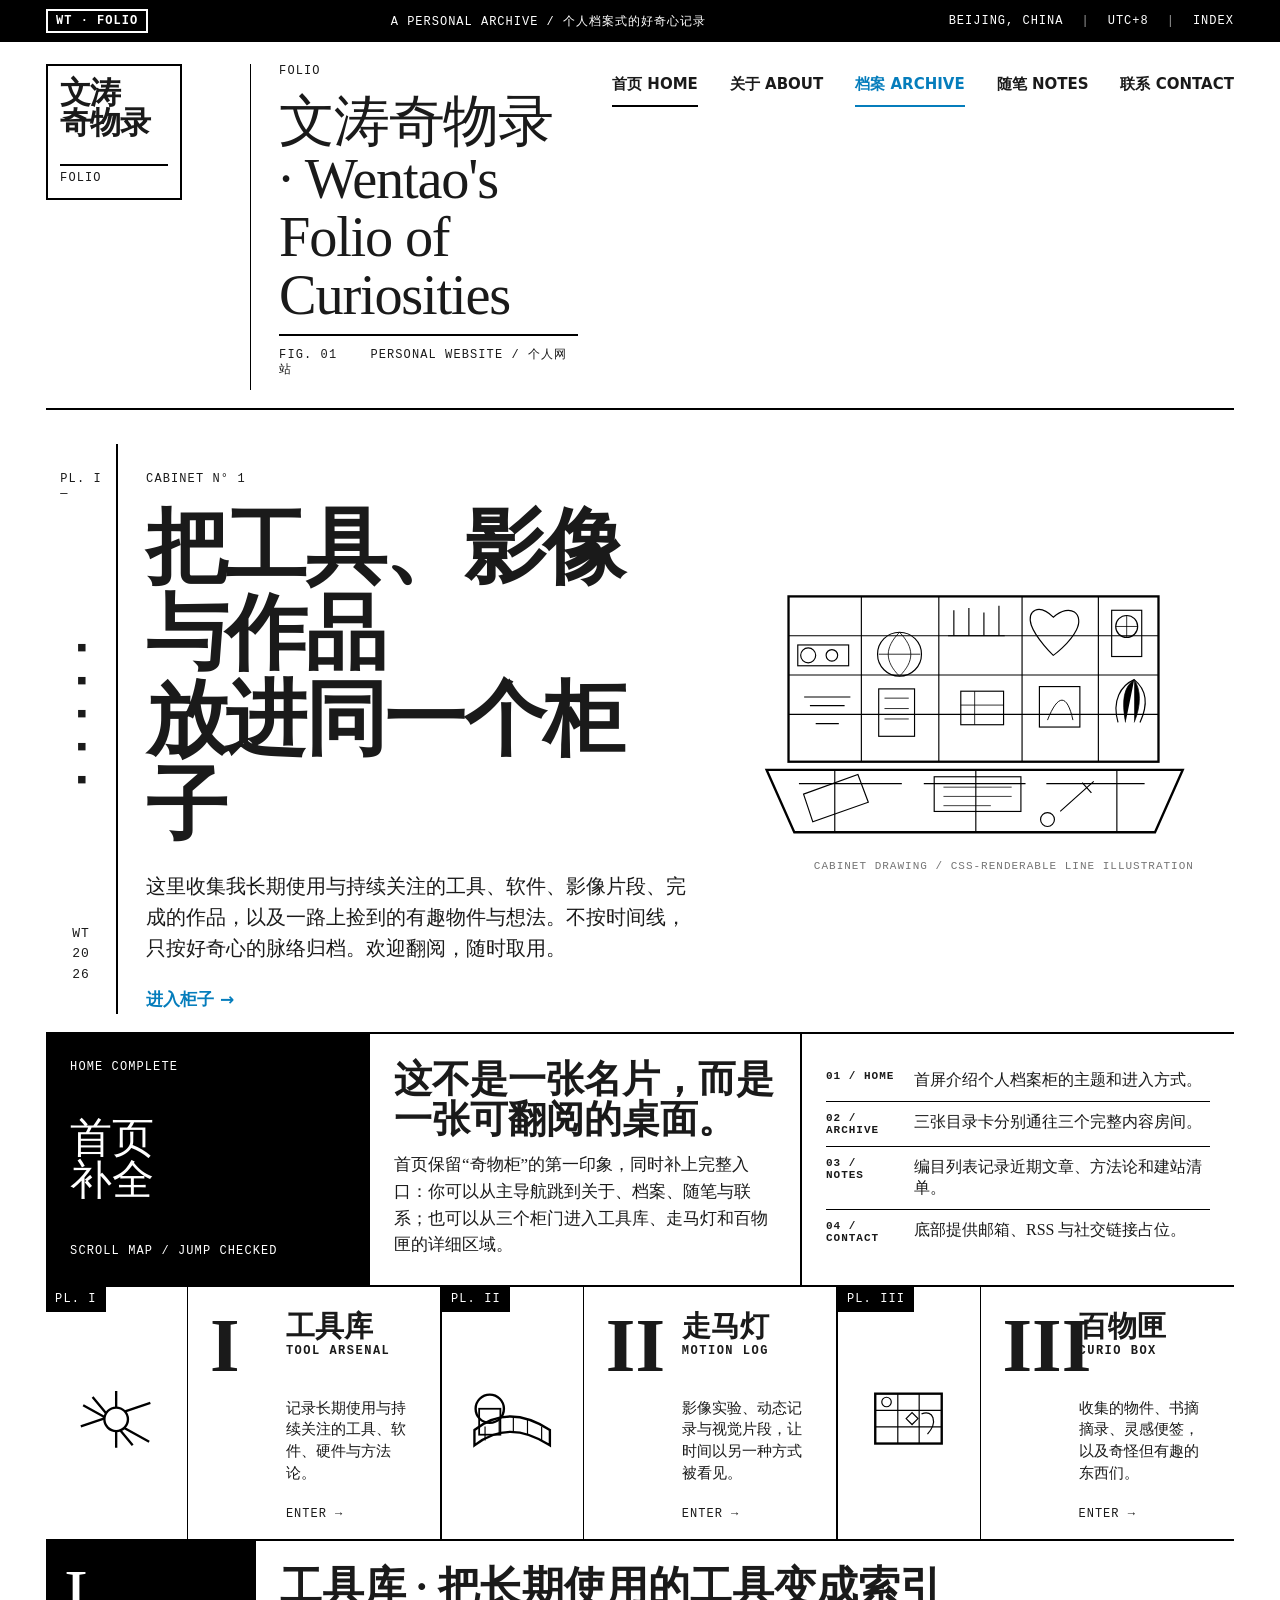
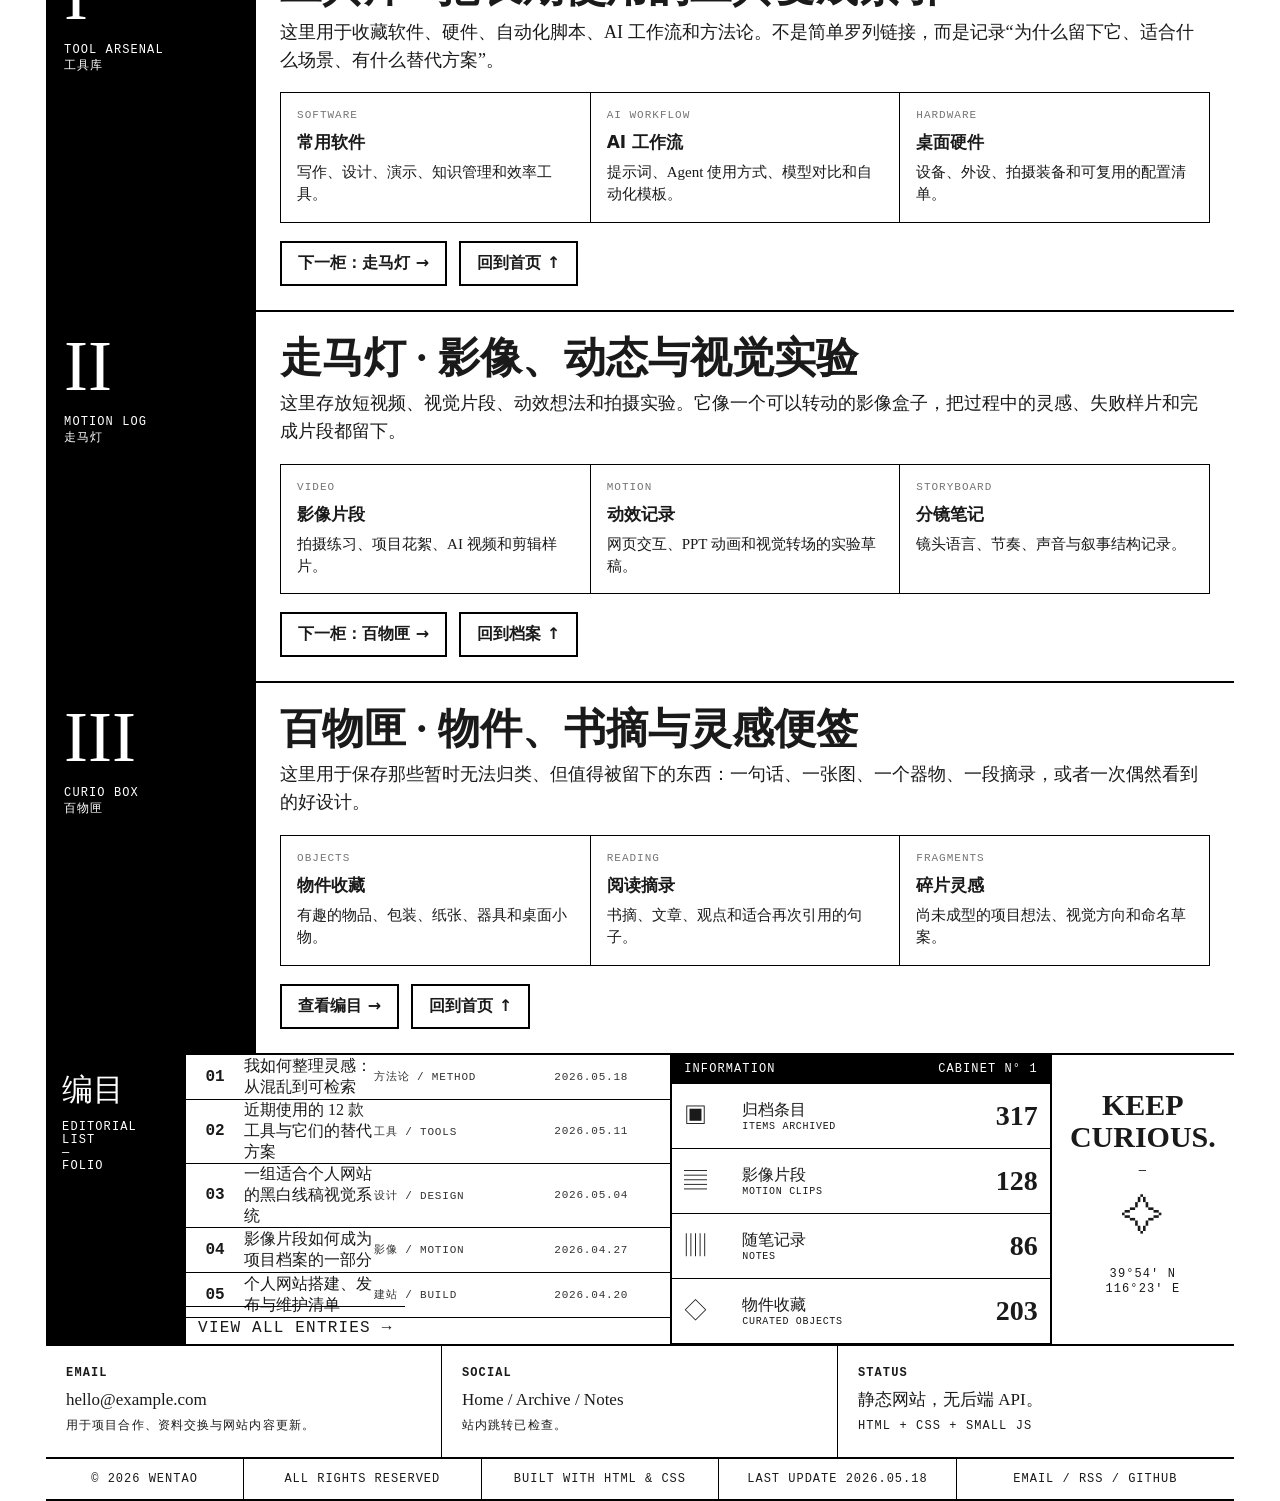
==== index.html @ 2bb528cd "Add files via upload" ====
<!doctype html>
<html lang="zh-CN">
<head>
  <meta charset="utf-8" />
  <meta name="viewport" content="width=device-width, initial-scale=1" />
  <title>文涛奇物录 · Wentao's Folio of Curiosities</title>
  <meta name="description" content="文涛奇物录：把工具、影像与作品放进同一个个人档案柜。" />
  <meta property="og:title" content="文涛奇物录 · Wentao's Folio of Curiosities" />
  <meta property="og:description" content="A personal cabinet: 工具库 · 走马灯 · 百物匣" />
  <style>
    :root{
      --black:#000; --ink:#1a1a1a; --paper:#fff; --line:#000; --soft:#e2e8f0;
      --muted:#757575; --blue:#057dbc; --gutter:clamp(16px,3.6vw,52px);
      --display: Georgia, 'Times New Roman', 'Noto Serif SC', serif;
      --body: 'Times New Roman', 'Noto Serif SC', serif;
      --sans: Inter, ui-sans-serif, system-ui, -apple-system, BlinkMacSystemFont, 'Segoe UI', sans-serif;
      --mono: 'SFMono-Regular', Menlo, Monaco, Consolas, 'Liberation Mono', monospace;
    }
    *{box-sizing:border-box} html{scroll-behavior:smooth} body{margin:0;background:var(--paper);color:var(--ink);font-family:var(--body);-webkit-font-smoothing:antialiased}
    a{color:inherit;text-decoration:none} a:hover{color:var(--blue);text-decoration:underline;text-underline-offset:3px}
    .mono{font-family:var(--mono);text-transform:uppercase;letter-spacing:1.1px;font-size:12px;line-height:1.25}.sans{font-family:var(--sans)}
    .topbar{height:42px;background:var(--black);color:#fff;display:grid;grid-template-columns:auto 1fr auto;align-items:center;gap:24px;padding:0 var(--gutter);font-family:var(--mono);font-size:12px;letter-spacing:1px;text-transform:uppercase;white-space:nowrap}
    .mark{border:2px solid #fff;padding:4px 8px;font-weight:800;line-height:1}.topbar .center{text-align:center}.topbar .right{display:flex;gap:18px;align-items:center}.topbar .sep{opacity:.6}
    .wrap{max-width:1540px;margin:0 auto;padding:22px var(--gutter) 0}.mast{display:grid;grid-template-columns:170px 1fr auto;gap:34px;align-items:start;border-bottom:2px solid var(--line);padding-bottom:18px}
    .seal{border:2px solid var(--line);width:136px;height:136px;padding:12px;display:flex;flex-direction:column;justify-content:space-between}.seal b{font-family:var(--display);font-size:31px;line-height:.98;letter-spacing:-.8px}.seal span{border-top:2px solid var(--line);padding-top:5px}
    .title-block{border-left:1px solid var(--line);padding-left:28px}.kicker{font-family:var(--mono);font-size:12px;letter-spacing:1.1px;text-transform:uppercase}.site-title{font-family:var(--display);font-size:clamp(32px,4.4vw,58px);line-height:1.03;font-weight:500;letter-spacing:-1.2px;margin:14px 0 10px}.under-rule{height:2px;background:var(--line);width:min(560px,100%)}
    .nav{display:flex;gap:32px;align-items:center;justify-content:flex-end;font-family:var(--sans);font-size:15px;font-weight:700}.nav a{border-bottom:2px solid transparent;padding:11px 0}.nav a:first-child{border-color:var(--line)}
    .hero{display:grid;grid-template-columns:72px minmax(360px,1.02fr) minmax(420px,.98fr);gap:28px;border-bottom:2px solid var(--line);padding:34px 0 18px}.rail{border-right:2px solid var(--line);display:flex;flex-direction:column;align-items:center;justify-content:space-between;min-height:570px;padding:28px 0}.rail .dots{font-size:30px;line-height:.35;letter-spacing:0;writing-mode:vertical-rl}.rail .year{text-align:center;font-family:var(--mono);font-size:13px;line-height:1.6;letter-spacing:1px}
    .hero-copy{padding-top:28px}.hero-copy .plate{margin-bottom:18px}.hero h1{font-family:var(--display);font-size:clamp(48px,6.4vw,94px);line-height:1.05;font-weight:700;letter-spacing:-2.6px;margin:0 0 22px}.deck{font-size:20px;line-height:1.55;max-width:560px;margin:0 0 24px}.enter{font-family:var(--sans);font-size:17px;color:var(--blue);font-weight:700}
    .illustration{align-self:center}.cabinet-svg{width:100%;height:auto;display:block}.caption{font-family:var(--mono);letter-spacing:1px;text-transform:uppercase;font-size:11px;color:var(--muted);margin-top:8px;text-align:right}
    .modules{display:grid;grid-template-columns:repeat(3,1fr);gap:0;border-bottom:2px solid var(--line)}.folio-card{display:grid;grid-template-columns:36% 1fr;min-height:172px;border-right:2px solid var(--line);position:relative}.folio-card:last-child{border-right:0}.folio-card .ribbon{position:absolute;left:0;top:0;background:#000;color:#fff;padding:5px 9px}.folio-art{padding:30px 18px 18px;border-right:1px solid var(--line);display:grid;place-items:center}.folio-art svg{width:min(126px,90%);height:auto}.folio-text{padding:24px 22px 18px;display:grid;grid-template-columns:62px 1fr;gap:14px;align-items:start}.roman{font-family:var(--display);font-size:76px;line-height:.9;font-weight:700}.folio-text h2{font-family:var(--display);font-size:29px;line-height:1.04;margin:0}.folio-text h2 span{display:block;font-family:var(--mono);font-size:12px;letter-spacing:1.5px;margin-top:4px}.folio-text p{grid-column:2;font-size:15px;line-height:1.45;margin:4px 0}.folio-text .small-enter{grid-column:2;font-family:var(--mono);font-size:12px;letter-spacing:1px;text-transform:uppercase;margin-top:4px}
    .lower{display:grid;grid-template-columns:1.65fr 1fr .48fr;gap:0;border-bottom:2px solid var(--line)}.section-ribbon{background:#000;color:#fff;padding:18px 16px;font-family:var(--display);font-size:31px;line-height:1.1}.section-ribbon span{display:block;font-family:var(--mono);font-size:12px;letter-spacing:1.1px;margin-top:14px}.entry-list{border-right:2px solid var(--line);display:grid;grid-template-columns:140px 1fr}.entries{display:block}.entry{display:grid;grid-template-columns:58px 1fr 180px 116px;border-bottom:1px solid var(--line);min-height:45px;align-items:center}.entry:last-child{border-bottom:0}.entry .num{font-family:var(--mono);text-align:center;font-weight:700}.entry .topic{font-size:16px}.entry .cat,.entry .date{font-family:var(--mono);font-size:11px;letter-spacing:.8px;text-transform:uppercase;color:#333}.view-all{border-top:1px solid var(--line);text-align:center;padding:12px;font-family:var(--mono);letter-spacing:1.2px;text-transform:uppercase}.stats{border-right:2px solid var(--line)}.stats-head{background:#000;color:#fff;display:flex;justify-content:space-between;padding:7px 12px}.stat{display:grid;grid-template-columns:58px 1fr 64px;align-items:center;border-bottom:1px solid var(--line);min-height:65px;padding:0 12px}.stat .ico{font-size:23px}.stat b{font-family:var(--display);font-size:28px;text-align:right}.stat span{display:block;font-family:var(--mono);font-size:10px;letter-spacing:.7px;text-transform:uppercase}.note{padding:28px 18px;text-align:center;display:flex;flex-direction:column;align-items:center;justify-content:center}.note h3{font-family:var(--display);font-size:30px;line-height:1.05;margin:0 0 12px}.leaf{font-size:42px;margin:14px 0}.footer{display:grid;grid-template-columns:1fr 1.2fr 1.2fr 1.2fr 1.4fr;border-bottom:2px solid var(--line);font-family:var(--mono);font-size:12px;letter-spacing:1px;text-transform:uppercase}.footer div{padding:13px 14px;text-align:center;border-right:1px solid var(--line)}.footer div:last-child{border-right:0}

    .about-panel{display:grid;grid-template-columns:.75fr 1fr 1fr;gap:0;border-bottom:2px solid var(--line)}.about-panel>div{border-right:2px solid var(--line);padding:26px 24px;min-height:190px}.about-panel>div:last-child{border-right:0}.about-title{font-family:var(--display);font-size:38px;line-height:1.05;margin:0 0 12px}.about-panel p{font-size:17px;line-height:1.58;margin:0}.label-box{background:#000;color:#fff;display:flex;flex-direction:column;justify-content:space-between}.label-box .big{font-family:var(--display);font-size:42px;line-height:.98}.about-list{list-style:none;margin:0;padding:0}.about-list li{display:grid;grid-template-columns:72px 1fr;gap:16px;border-bottom:1px solid var(--line);padding:10px 0}.about-list li:last-child{border-bottom:0}.about-list b{font-family:var(--mono);font-size:11px;letter-spacing:1px;text-transform:uppercase}.room-section{display:grid;grid-template-columns:210px 1fr;border-bottom:2px solid var(--line);scroll-margin-top:18px}.room-section .room-label{background:#000;color:#fff;padding:22px 18px}.room-label .no{font-family:var(--display);font-size:72px;line-height:.9}.room-label .txt{font-family:var(--mono);letter-spacing:1.1px;text-transform:uppercase;font-size:12px;margin-top:16px}.room-body{padding:24px}.room-body h2{font-family:var(--display);font-size:42px;line-height:1.05;margin:0 0 10px}.room-body .summary{font-size:18px;line-height:1.55;margin:0 0 18px;max-width:920px}.spec-grid{display:grid;grid-template-columns:repeat(3,1fr);border-top:1px solid var(--line);border-left:1px solid var(--line)}.spec{padding:16px;min-height:126px;border-right:1px solid var(--line);border-bottom:1px solid var(--line)}.spec .tag{font-family:var(--mono);font-size:11px;text-transform:uppercase;letter-spacing:1px;color:var(--muted)}.spec h3{font-family:var(--sans);font-size:17px;margin:10px 0 8px}.spec p{font-size:15px;line-height:1.45;margin:0}.jump-row{display:flex;gap:12px;flex-wrap:wrap;margin-top:18px}.outline-btn{font-family:var(--sans);font-weight:800;border:2px solid #000;padding:10px 16px;background:#fff}.outline-btn:hover{background:#000;color:#fff;text-decoration:none}.contact-strip{display:grid;grid-template-columns:1fr 1fr 1fr;border-bottom:2px solid var(--line)}.contact-strip>div{padding:20px;border-right:1px solid var(--line)}.contact-strip>div:last-child{border-right:0}.contact-strip h3{font-family:var(--mono);letter-spacing:1.1px;text-transform:uppercase;font-size:12px;margin:0 0 8px}.contact-strip p{font-size:17px;line-height:1.45;margin:0}.nav a.active{border-color:var(--blue);color:var(--blue)}:focus-visible{outline:3px solid var(--blue);outline-offset:3px}
    @media(max-width:980px){.topbar{grid-template-columns:1fr;gap:0;height:auto;padding-top:10px;padding-bottom:10px}.topbar .center,.topbar .right{display:none}.mast{grid-template-columns:1fr}.seal{width:120px;height:120px}.title-block{border-left:0;padding-left:0}.nav{justify-content:flex-start;gap:18px;flex-wrap:wrap}.hero{grid-template-columns:1fr}.rail{display:none}.modules,.lower{grid-template-columns:1fr}.folio-card,.entry-list,.stats{border-right:0;border-bottom:2px solid var(--line)}.entry-list{grid-template-columns:1fr}.entry{grid-template-columns:44px 1fr}.entry .cat,.entry .date{display:none}.about-panel,.room-section,.contact-strip{grid-template-columns:1fr}.about-panel>div,.contact-strip>div{border-right:0;border-bottom:1px solid var(--line)}.spec-grid{grid-template-columns:1fr}.footer{grid-template-columns:1fr}.footer div{border-right:0;border-bottom:1px solid var(--line)}}
    @media(max-width:620px){.wrap{padding-left:14px;padding-right:14px}.topbar{font-size:11px}.seal{width:104px;height:104px}.seal b{font-size:25px}.site-title{font-size:28px;line-height:1.12;overflow-wrap:anywhere}.nav{gap:10px}.nav a{font-size:12.5px;padding:7px 0}.hero{padding-top:20px}.hero h1{font-size:36px;line-height:1.12;letter-spacing:-.6px;overflow-wrap:anywhere}.deck{font-size:16px;line-height:1.68}.about-panel>div{padding:18px 14px}.label-box .big{font-size:31px}.about-title{font-size:26px;line-height:1.15}.about-panel p{font-size:15.5px}.about-list li{grid-template-columns:1fr;gap:4px;padding:12px 0}.folio-card{grid-template-columns:1fr}.folio-art{border-right:0;border-bottom:1px solid var(--line);padding:24px 18px 12px}.folio-text{grid-template-columns:44px 1fr;padding:20px 14px;gap:10px}.roman{font-size:50px}.folio-text h2{font-size:24px;line-height:1.12}.folio-text p{font-size:15px;line-height:1.58}.room-section .room-label{padding:16px 14px}.room-label .no{font-size:44px}.room-body{padding:18px 14px}.room-body h2{font-size:26px;line-height:1.16;overflow-wrap:anywhere}.room-body .summary{font-size:15.5px;line-height:1.62}.spec{min-height:auto;padding:14px}.spec h3{font-size:16px}.spec p{font-size:15px;line-height:1.55}.jump-row{gap:8px}.outline-btn{padding:9px 12px;font-size:13px}.entry{grid-template-columns:38px 1fr;min-height:54px}.entry .topic{font-size:14.5px;line-height:1.42}.section-ribbon{font-size:25px}.stat{grid-template-columns:34px 1fr 46px;padding:0 10px;min-height:68px}.stat b{font-size:22px}.stat span{font-size:9.5px}.contact-strip>div{padding:17px 14px}.contact-strip p{font-size:15px}.footer{font-size:10px}.footer div{padding:11px 8px}}
  </style>
</head>
<body>
  <div class="topbar">
    <div class="mark">WT · FOLIO</div>
    <div class="center">A PERSONAL ARCHIVE / 个人档案式的好奇心记录</div>
    <div class="right"><span>BEIJING, CHINA</span><span class="sep">|</span><span>UTC+8</span><span class="sep">|</span><a href="#index">INDEX</a></div>
  </div>
  <main class="wrap">
    <header class="mast">
      <div class="seal"><b>文涛<br>奇物录</b><span class="mono">FOLIO</span></div>
      <div class="title-block">
        <div class="kicker">FOLIO</div>
        <div class="site-title">文涛奇物录 · Wentao's Folio of Curiosities</div>
        <div class="under-rule"></div>
        <p class="mono">FIG. 01&nbsp;&nbsp;&nbsp;&nbsp;PERSONAL WEBSITE / 个人网站</p>
      </div>
      <nav class="nav" aria-label="主导航"><a href="#home">首页 HOME</a><a href="#about">关于 ABOUT</a><a href="#archive">档案 ARCHIVE</a><a href="#notes">随笔 NOTES</a><a href="#contact">联系 CONTACT</a></nav>
    </header>
    <section class="hero" id="home">
      <aside class="rail"><div class="mono">PL. I<br>—</div><div class="dots">▪▪▪▪▪</div><div class="year">WT<br>20<br>26</div></aside>
      <div class="hero-copy">
        <div class="mono plate">CABINET N° 1</div>
        <h1>把工具、影像与作品<br>放进同一个柜子</h1>
        <p class="deck">这里收集我长期使用与持续关注的工具、软件、影像片段、完成的作品，以及一路上捡到的有趣物件与想法。不按时间线，只按好奇心的脉络归档。欢迎翻阅，随时取用。</p>
        <a class="enter" href="#archive" data-jump>进入柜子 →</a>
      </div>
      <figure class="illustration" aria-label="桌面和收藏柜线稿插画">
        <svg class="cabinet-svg" viewBox="0 0 760 460" role="img">
          <rect x="58" y="18" width="640" height="286" fill="none" stroke="#000" stroke-width="4"/>
          <path d="M58 86h640M58 154h640M58 222h640M184 18v286M318 18v286M462 18v286M594 18v286" fill="none" stroke="#000" stroke-width="2"/>
          <rect x="74" y="102" width="88" height="36" fill="none" stroke="#000" stroke-width="2"/><circle cx="92" cy="120" r="13" fill="none" stroke="#000" stroke-width="2"/><circle cx="133" cy="120" r="10" fill="none" stroke="#000" stroke-width="2"/>
          <circle cx="250" cy="118" r="38" fill="none" stroke="#000" stroke-width="2"/><path d="M214 118h72M250 80c26 27 26 50 0 76M250 80c-26 27-26 50 0 76" fill="none" stroke="#000" stroke-width="1.4"/>
          <g stroke="#000" stroke-width="2" fill="none"><path d="M344 42v44M370 38v48M396 46v40M422 34v52"/><path d="M334 86h98"/></g>
          <path d="M516 54c30-26 54-5 40 22-12 24-40 44-40 44s-30-29-38-52c-9-27 14-38 38-14z" fill="none" stroke="#000" stroke-width="2"/>
          <rect x="617" y="42" width="52" height="80" fill="none" stroke="#000" stroke-width="2"/><circle cx="643" cy="70" r="19" fill="none" stroke="#000" stroke-width="2"/><path d="M643 51v38M624 70h38" stroke="#000" stroke-width="1.4"/>
          <path d="M85 192h80M95 207h60M105 238h40" stroke="#000" stroke-width="2"/><rect x="214" y="178" width="62" height="82" fill="none" stroke="#000" stroke-width="2"/><path d="M224 194h42M224 212h42M224 230h42" stroke="#000" stroke-width="1.4"/>
          <rect x="356" y="182" width="74" height="58" fill="none" stroke="#000" stroke-width="2"/><path d="M356 206h74M380 182v58" stroke="#000" stroke-width="1.4"/>
          <rect x="492" y="174" width="70" height="70" fill="none" stroke="#000" stroke-width="2"/><path d="M506 232c18-46 34-46 44 0" fill="none" stroke="#000" stroke-width="1.6"/>
          <g><path d="M628 236c-11-38 5-64 28-74 22 18 24 44 10 74" fill="none" stroke="#000" stroke-width="2"/><path d="M656 162c-18 12-22 36-15 74M656 162c12 18 12 44 0 74" stroke="#000" stroke-width="1.2"/></g>
          <path d="M20 318h720l-48 108H68z" fill="none" stroke="#000" stroke-width="4"/><path d="M76 342h178M292 342h176M504 342h170M138 318v108M382 318v108M626 318v108" stroke="#000" stroke-width="2"/>
          <rect x="310" y="330" width="150" height="60" fill="none" stroke="#000" stroke-width="2"/><path d="M326 348h118M326 364h118M326 380h82" stroke="#000" stroke-width="1.3"/>
          <path d="M84 360l94-34 18 48-96 34z" fill="none" stroke="#000" stroke-width="2"/><path d="M528 390l58-52M566 340l16 18" stroke="#000" stroke-width="2"/><circle cx="506" cy="404" r="12" fill="none" stroke="#000" stroke-width="2"/>
        </svg>
        <figcaption class="caption">Cabinet drawing / CSS-renderable line illustration</figcaption>
      </figure>
    </section>

    <section class="about-panel" id="about">
      <div class="label-box"><div class="mono">HOME COMPLETE</div><div class="big">首页<br>补全</div><div class="mono">SCROLL MAP / JUMP CHECKED</div></div>
      <div><h2 class="about-title">这不是一张名片，而是一张可翻阅的桌面。</h2><p>首页保留“奇物柜”的第一印象，同时补上完整入口：你可以从主导航跳到关于、档案、随笔与联系；也可以从三个柜门进入工具库、走马灯和百物匣的详细区域。</p></div>
      <div><ul class="about-list"><li><b>01 / Home</b><span>首屏介绍个人档案柜的主题和进入方式。</span></li><li><b>02 / Archive</b><span>三张目录卡分别通往三个完整内容房间。</span></li><li><b>03 / Notes</b><span>编目列表记录近期文章、方法论和建站清单。</span></li><li><b>04 / Contact</b><span>底部提供邮箱、RSS 与社交链接占位。</span></li></ul></div>
    </section>
    <section class="modules" id="archive">
      <article class="folio-card"><div class="ribbon mono">PL. I</div><div class="folio-art"><svg viewBox="0 0 160 120"><path d="M20 72l118-40M40 22l68 82M24 36l112 62M80 12v96" stroke="#000" stroke-width="4" fill="none"/><circle cx="80" cy="60" r="20" fill="#fff" stroke="#000" stroke-width="4"/></svg></div><div class="folio-text"><div class="roman">I</div><div><h2>工具库<span>TOOL ARSENAL</span></h2></div><p>记录长期使用与持续关注的工具、软件、硬件与方法论。</p><a class="small-enter" href="#tool-arsenal" data-jump>ENTER →</a></div></article>
      <article class="folio-card"><div class="ribbon mono">PL. II</div><div class="folio-art"><svg viewBox="0 0 160 120"><path d="M16 78c38-30 82-30 128 0v26c-46-30-90-30-128 0z" fill="none" stroke="#000" stroke-width="4"/><path d="M34 72v24M58 60v25M82 56v24M106 60v25M130 72v24" stroke="#000" stroke-width="2"/><circle cx="42" cy="42" r="24" fill="none" stroke="#000" stroke-width="4"/><rect x="24" y="42" width="36" height="44" fill="none" stroke="#000" stroke-width="3"/></svg></div><div class="folio-text"><div class="roman">II</div><div><h2>走马灯<span>MOTION LOG</span></h2></div><p>影像实验、动态记录与视觉片段，让时间以另一种方式被看见。</p><a class="small-enter" href="#motion-log" data-jump>ENTER →</a></div></article>
      <article class="folio-card"><div class="ribbon mono">PL. III</div><div class="folio-art"><svg viewBox="0 0 160 120"><rect x="24" y="18" width="112" height="84" fill="none" stroke="#000" stroke-width="4"/><path d="M24 46h112M24 74h112M62 18v84M98 18v84" stroke="#000" stroke-width="2"/><circle cx="43" cy="32" r="8" fill="none" stroke="#000" stroke-width="2"/><path d="M76 60l10-10 10 10-10 10zM112 86c18-20 10-42-10-34" fill="none" stroke="#000" stroke-width="2"/></svg></div><div class="folio-text"><div class="roman">III</div><div><h2>百物匣<span>CURIO BOX</span></h2></div><p>收集的物件、书摘摘录、灵感便签，以及奇怪但有趣的东西们。</p><a class="small-enter" href="#curio-box" data-jump>ENTER →</a></div></article>
    </section>

    <section class="room-section" id="tool-arsenal">
      <div class="room-label"><div class="no">I</div><div class="txt">TOOL ARSENAL<br>工具库</div></div>
      <div class="room-body"><h2>工具库 · 把长期使用的工具变成索引</h2><p class="summary">这里用于收藏软件、硬件、自动化脚本、AI 工作流和方法论。不是简单罗列链接，而是记录“为什么留下它、适合什么场景、有什么替代方案”。</p><div class="spec-grid"><article class="spec"><div class="tag">Software</div><h3>常用软件</h3><p>写作、设计、演示、知识管理和效率工具。</p></article><article class="spec"><div class="tag">AI Workflow</div><h3>AI 工作流</h3><p>提示词、Agent 使用方式、模型对比和自动化模板。</p></article><article class="spec"><div class="tag">Hardware</div><h3>桌面硬件</h3><p>设备、外设、拍摄装备和可复用的配置清单。</p></article></div><div class="jump-row"><a class="outline-btn" href="#motion-log" data-jump>下一柜：走马灯 →</a><a class="outline-btn" href="#home" data-jump>回到首页 ↑</a></div></div>
    </section>
    <section class="room-section" id="motion-log">
      <div class="room-label"><div class="no">II</div><div class="txt">MOTION LOG<br>走马灯</div></div>
      <div class="room-body"><h2>走马灯 · 影像、动态与视觉实验</h2><p class="summary">这里存放短视频、视觉片段、动效想法和拍摄实验。它像一个可以转动的影像盒子，把过程中的灵感、失败样片和完成片段都留下。</p><div class="spec-grid"><article class="spec"><div class="tag">Video</div><h3>影像片段</h3><p>拍摄练习、项目花絮、AI 视频和剪辑样片。</p></article><article class="spec"><div class="tag">Motion</div><h3>动效记录</h3><p>网页交互、PPT 动画和视觉转场的实验草稿。</p></article><article class="spec"><div class="tag">Storyboard</div><h3>分镜笔记</h3><p>镜头语言、节奏、声音与叙事结构记录。</p></article></div><div class="jump-row"><a class="outline-btn" href="#curio-box" data-jump>下一柜：百物匣 →</a><a class="outline-btn" href="#archive" data-jump>回到档案 ↑</a></div></div>
    </section>
    <section class="room-section" id="curio-box">
      <div class="room-label"><div class="no">III</div><div class="txt">CURIO BOX<br>百物匣</div></div>
      <div class="room-body"><h2>百物匣 · 物件、书摘与灵感便签</h2><p class="summary">这里用于保存那些暂时无法归类、但值得被留下的东西：一句话、一张图、一个器物、一段摘录，或者一次偶然看到的好设计。</p><div class="spec-grid"><article class="spec"><div class="tag">Objects</div><h3>物件收藏</h3><p>有趣的物品、包装、纸张、器具和桌面小物。</p></article><article class="spec"><div class="tag">Reading</div><h3>阅读摘录</h3><p>书摘、文章、观点和适合再次引用的句子。</p></article><article class="spec"><div class="tag">Fragments</div><h3>碎片灵感</h3><p>尚未成型的项目想法、视觉方向和命名草案。</p></article></div><div class="jump-row"><a class="outline-btn" href="#notes" data-jump>查看编目 →</a><a class="outline-btn" href="#home" data-jump>回到首页 ↑</a></div></div>
    </section>
    <section class="lower" id="notes">
      <div class="entry-list"><div class="section-ribbon">编目<span>EDITORIAL LIST<br>—<br>FOLIO</span></div><div class="entries"><div class="entry"><div class="num">01</div><div class="topic">我如何整理灵感：从混乱到可检索</div><div class="cat">方法论 / METHOD</div><div class="date">2026.05.18</div></div><div class="entry"><div class="num">02</div><div class="topic">近期使用的 12 款工具与它们的替代方案</div><div class="cat">工具 / TOOLS</div><div class="date">2026.05.11</div></div><div class="entry"><div class="num">03</div><div class="topic">一组适合个人网站的黑白线稿视觉系统</div><div class="cat">设计 / DESIGN</div><div class="date">2026.05.04</div></div><div class="entry"><div class="num">04</div><div class="topic">影像片段如何成为项目档案的一部分</div><div class="cat">影像 / MOTION</div><div class="date">2026.04.27</div></div><div class="entry"><div class="num">05</div><div class="topic">个人网站搭建、发布与维护清单</div><div class="cat">建站 / BUILD</div><div class="date">2026.04.20</div></div><a class="view-all" href="#notes" data-jump>VIEW ALL ENTRIES →</a></div></div>
      <div class="stats" id="index"><div class="stats-head mono"><span>INFORMATION</span><span>CABINET N° 1</span></div><div class="stat"><div class="ico">▣</div><div>归档条目<span>ITEMS ARCHIVED</span></div><b>317</b></div><div class="stat"><div class="ico">▤</div><div>影像片段<span>MOTION CLIPS</span></div><b>128</b></div><div class="stat"><div class="ico">▥</div><div>随笔记录<span>NOTES</span></div><b>86</b></div><div class="stat"><div class="ico">◇</div><div>物件收藏<span>CURATED OBJECTS</span></div><b>203</b></div></div>
      <aside class="note"><h3>KEEP<br>CURIOUS.</h3><div class="mono">—</div><div class="leaf">✧</div><p class="mono">39°54′ N<br>116°23′ E</p></aside>
    </section>

    <section class="contact-strip" id="contact">
      <div><h3>EMAIL</h3><p><a href="mailto:hello@example.com">hello@example.com</a><br><span class="mono">用于项目合作、资料交换与网站内容更新。</span></p></div>
      <div><h3>SOCIAL</h3><p><a href="#home" data-jump>Home</a> / <a href="#archive" data-jump>Archive</a> / <a href="#notes" data-jump>Notes</a><br><span class="mono">站内跳转已检查。</span></p></div>
      <div><h3>STATUS</h3><p>静态网站，无后端 API。<br><span class="mono">HTML + CSS + SMALL JS</span></p></div>
    </section>
    <footer class="footer"><div>© 2026 WENTAO</div><div>ALL RIGHTS RESERVED</div><div>BUILT WITH HTML & CSS</div><div>LAST UPDATE 2026.05.18</div><div><a href="mailto:hello@example.com">EMAIL</a> / <a href="#notes" data-jump>RSS</a> / <a href="#contact" data-jump>GITHUB</a></div></footer>
  </main>

  <script>
    const navLinks = [...document.querySelectorAll('a[href^="#"]')];
    navLinks.forEach(a => a.addEventListener('click', () => {
      const id = a.getAttribute('href');
      if(id && id.length > 1 && document.querySelector(id)) setTimeout(() => history.replaceState(null, '', id), 0);
    }));
    const primaryNav = [...document.querySelectorAll('.nav a')];
    const observer = new IntersectionObserver(entries => {
      entries.forEach(entry => {
        if(entry.isIntersecting){
          primaryNav.forEach(a => a.classList.toggle('active', a.getAttribute('href') === '#' + entry.target.id));
        }
      });
    }, {rootMargin:'-35% 0px -55% 0px', threshold:0});
    ['home','about','archive','notes','contact'].forEach(id => { const el=document.getElementById(id); if(el) observer.observe(el); });
  </script>
</body>
</html>
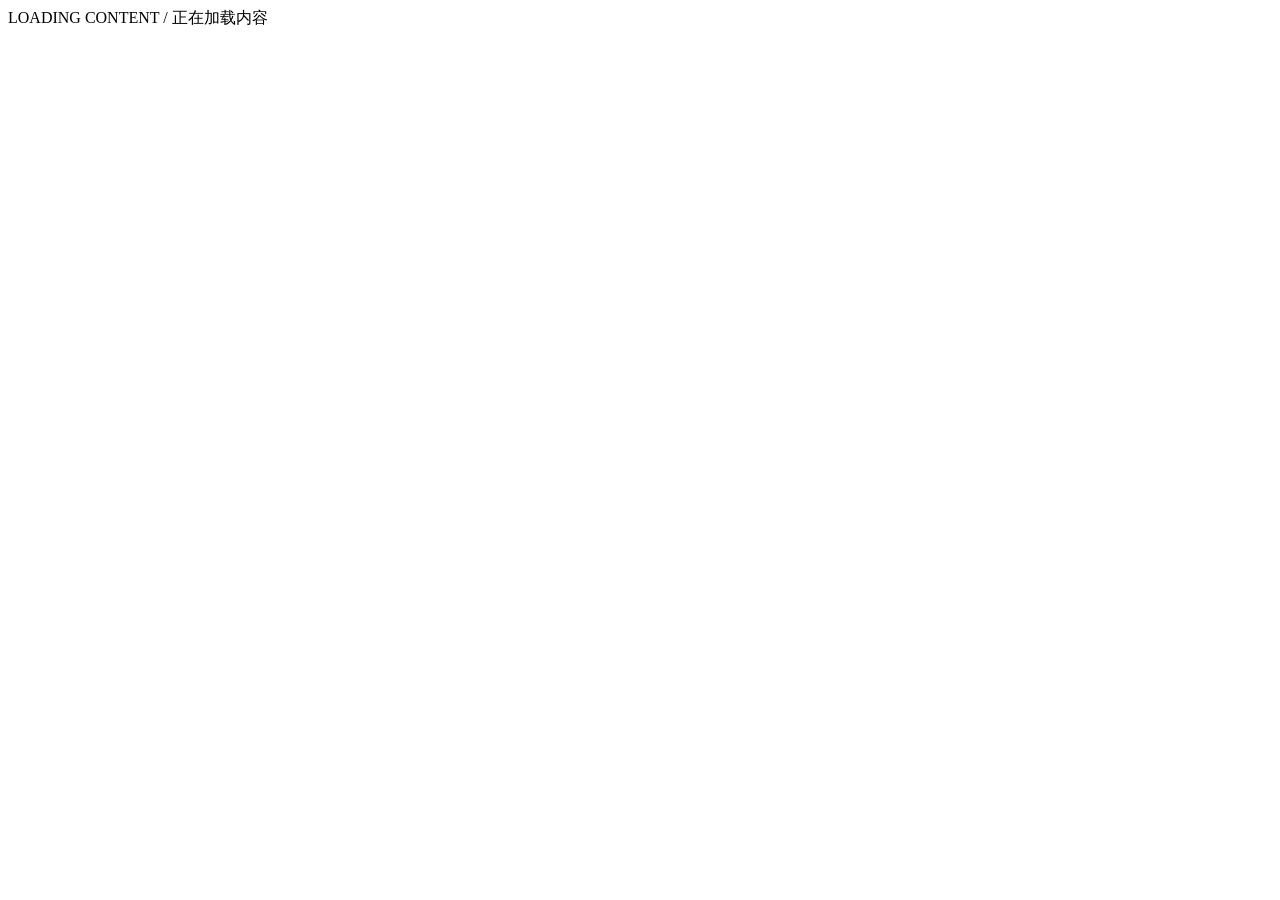
==== commit af07fa36: "Add files via upload" ====
--- a/index.html
+++ b/index.html
@@ -7,133 +7,11 @@
   <meta name="description" content="文涛奇物录：把工具、影像与作品放进同一个个人档案柜。" />
   <meta property="og:title" content="文涛奇物录 · Wentao's Folio of Curiosities" />
   <meta property="og:description" content="A personal cabinet: 工具库 · 走马灯 · 百物匣" />
-  <style>
-    :root{
-      --black:#000; --ink:#1a1a1a; --paper:#fff; --line:#000; --soft:#e2e8f0;
-      --muted:#757575; --blue:#057dbc; --gutter:clamp(16px,3.6vw,52px);
-      --display: Georgia, 'Times New Roman', 'Noto Serif SC', serif;
-      --body: 'Times New Roman', 'Noto Serif SC', serif;
-      --sans: Inter, ui-sans-serif, system-ui, -apple-system, BlinkMacSystemFont, 'Segoe UI', sans-serif;
-      --mono: 'SFMono-Regular', Menlo, Monaco, Consolas, 'Liberation Mono', monospace;
-    }
-    *{box-sizing:border-box} html{scroll-behavior:smooth} body{margin:0;background:var(--paper);color:var(--ink);font-family:var(--body);-webkit-font-smoothing:antialiased}
-    a{color:inherit;text-decoration:none} a:hover{color:var(--blue);text-decoration:underline;text-underline-offset:3px}
-    .mono{font-family:var(--mono);text-transform:uppercase;letter-spacing:1.1px;font-size:12px;line-height:1.25}.sans{font-family:var(--sans)}
-    .topbar{height:42px;background:var(--black);color:#fff;display:grid;grid-template-columns:auto 1fr auto;align-items:center;gap:24px;padding:0 var(--gutter);font-family:var(--mono);font-size:12px;letter-spacing:1px;text-transform:uppercase;white-space:nowrap}
-    .mark{border:2px solid #fff;padding:4px 8px;font-weight:800;line-height:1}.topbar .center{text-align:center}.topbar .right{display:flex;gap:18px;align-items:center}.topbar .sep{opacity:.6}
-    .wrap{max-width:1540px;margin:0 auto;padding:22px var(--gutter) 0}.mast{display:grid;grid-template-columns:170px 1fr auto;gap:34px;align-items:start;border-bottom:2px solid var(--line);padding-bottom:18px}
-    .seal{border:2px solid var(--line);width:136px;height:136px;padding:12px;display:flex;flex-direction:column;justify-content:space-between}.seal b{font-family:var(--display);font-size:31px;line-height:.98;letter-spacing:-.8px}.seal span{border-top:2px solid var(--line);padding-top:5px}
-    .title-block{border-left:1px solid var(--line);padding-left:28px}.kicker{font-family:var(--mono);font-size:12px;letter-spacing:1.1px;text-transform:uppercase}.site-title{font-family:var(--display);font-size:clamp(32px,4.4vw,58px);line-height:1.03;font-weight:500;letter-spacing:-1.2px;margin:14px 0 10px}.under-rule{height:2px;background:var(--line);width:min(560px,100%)}
-    .nav{display:flex;gap:32px;align-items:center;justify-content:flex-end;font-family:var(--sans);font-size:15px;font-weight:700}.nav a{border-bottom:2px solid transparent;padding:11px 0}.nav a:first-child{border-color:var(--line)}
-    .hero{display:grid;grid-template-columns:72px minmax(360px,1.02fr) minmax(420px,.98fr);gap:28px;border-bottom:2px solid var(--line);padding:34px 0 18px}.rail{border-right:2px solid var(--line);display:flex;flex-direction:column;align-items:center;justify-content:space-between;min-height:570px;padding:28px 0}.rail .dots{font-size:30px;line-height:.35;letter-spacing:0;writing-mode:vertical-rl}.rail .year{text-align:center;font-family:var(--mono);font-size:13px;line-height:1.6;letter-spacing:1px}
-    .hero-copy{padding-top:28px}.hero-copy .plate{margin-bottom:18px}.hero h1{font-family:var(--display);font-size:clamp(48px,6.4vw,94px);line-height:1.05;font-weight:700;letter-spacing:-2.6px;margin:0 0 22px}.deck{font-size:20px;line-height:1.55;max-width:560px;margin:0 0 24px}.enter{font-family:var(--sans);font-size:17px;color:var(--blue);font-weight:700}
-    .illustration{align-self:center}.cabinet-svg{width:100%;height:auto;display:block}.caption{font-family:var(--mono);letter-spacing:1px;text-transform:uppercase;font-size:11px;color:var(--muted);margin-top:8px;text-align:right}
-    .modules{display:grid;grid-template-columns:repeat(3,1fr);gap:0;border-bottom:2px solid var(--line)}.folio-card{display:grid;grid-template-columns:36% 1fr;min-height:172px;border-right:2px solid var(--line);position:relative}.folio-card:last-child{border-right:0}.folio-card .ribbon{position:absolute;left:0;top:0;background:#000;color:#fff;padding:5px 9px}.folio-art{padding:30px 18px 18px;border-right:1px solid var(--line);display:grid;place-items:center}.folio-art svg{width:min(126px,90%);height:auto}.folio-text{padding:24px 22px 18px;display:grid;grid-template-columns:62px 1fr;gap:14px;align-items:start}.roman{font-family:var(--display);font-size:76px;line-height:.9;font-weight:700}.folio-text h2{font-family:var(--display);font-size:29px;line-height:1.04;margin:0}.folio-text h2 span{display:block;font-family:var(--mono);font-size:12px;letter-spacing:1.5px;margin-top:4px}.folio-text p{grid-column:2;font-size:15px;line-height:1.45;margin:4px 0}.folio-text .small-enter{grid-column:2;font-family:var(--mono);font-size:12px;letter-spacing:1px;text-transform:uppercase;margin-top:4px}
-    .lower{display:grid;grid-template-columns:1.65fr 1fr .48fr;gap:0;border-bottom:2px solid var(--line)}.section-ribbon{background:#000;color:#fff;padding:18px 16px;font-family:var(--display);font-size:31px;line-height:1.1}.section-ribbon span{display:block;font-family:var(--mono);font-size:12px;letter-spacing:1.1px;margin-top:14px}.entry-list{border-right:2px solid var(--line);display:grid;grid-template-columns:140px 1fr}.entries{display:block}.entry{display:grid;grid-template-columns:58px 1fr 180px 116px;border-bottom:1px solid var(--line);min-height:45px;align-items:center}.entry:last-child{border-bottom:0}.entry .num{font-family:var(--mono);text-align:center;font-weight:700}.entry .topic{font-size:16px}.entry .cat,.entry .date{font-family:var(--mono);font-size:11px;letter-spacing:.8px;text-transform:uppercase;color:#333}.view-all{border-top:1px solid var(--line);text-align:center;padding:12px;font-family:var(--mono);letter-spacing:1.2px;text-transform:uppercase}.stats{border-right:2px solid var(--line)}.stats-head{background:#000;color:#fff;display:flex;justify-content:space-between;padding:7px 12px}.stat{display:grid;grid-template-columns:58px 1fr 64px;align-items:center;border-bottom:1px solid var(--line);min-height:65px;padding:0 12px}.stat .ico{font-size:23px}.stat b{font-family:var(--display);font-size:28px;text-align:right}.stat span{display:block;font-family:var(--mono);font-size:10px;letter-spacing:.7px;text-transform:uppercase}.note{padding:28px 18px;text-align:center;display:flex;flex-direction:column;align-items:center;justify-content:center}.note h3{font-family:var(--display);font-size:30px;line-height:1.05;margin:0 0 12px}.leaf{font-size:42px;margin:14px 0}.footer{display:grid;grid-template-columns:1fr 1.2fr 1.2fr 1.2fr 1.4fr;border-bottom:2px solid var(--line);font-family:var(--mono);font-size:12px;letter-spacing:1px;text-transform:uppercase}.footer div{padding:13px 14px;text-align:center;border-right:1px solid var(--line)}.footer div:last-child{border-right:0}
-
-    .about-panel{display:grid;grid-template-columns:.75fr 1fr 1fr;gap:0;border-bottom:2px solid var(--line)}.about-panel>div{border-right:2px solid var(--line);padding:26px 24px;min-height:190px}.about-panel>div:last-child{border-right:0}.about-title{font-family:var(--display);font-size:38px;line-height:1.05;margin:0 0 12px}.about-panel p{font-size:17px;line-height:1.58;margin:0}.label-box{background:#000;color:#fff;display:flex;flex-direction:column;justify-content:space-between}.label-box .big{font-family:var(--display);font-size:42px;line-height:.98}.about-list{list-style:none;margin:0;padding:0}.about-list li{display:grid;grid-template-columns:72px 1fr;gap:16px;border-bottom:1px solid var(--line);padding:10px 0}.about-list li:last-child{border-bottom:0}.about-list b{font-family:var(--mono);font-size:11px;letter-spacing:1px;text-transform:uppercase}.room-section{display:grid;grid-template-columns:210px 1fr;border-bottom:2px solid var(--line);scroll-margin-top:18px}.room-section .room-label{background:#000;color:#fff;padding:22px 18px}.room-label .no{font-family:var(--display);font-size:72px;line-height:.9}.room-label .txt{font-family:var(--mono);letter-spacing:1.1px;text-transform:uppercase;font-size:12px;margin-top:16px}.room-body{padding:24px}.room-body h2{font-family:var(--display);font-size:42px;line-height:1.05;margin:0 0 10px}.room-body .summary{font-size:18px;line-height:1.55;margin:0 0 18px;max-width:920px}.spec-grid{display:grid;grid-template-columns:repeat(3,1fr);border-top:1px solid var(--line);border-left:1px solid var(--line)}.spec{padding:16px;min-height:126px;border-right:1px solid var(--line);border-bottom:1px solid var(--line)}.spec .tag{font-family:var(--mono);font-size:11px;text-transform:uppercase;letter-spacing:1px;color:var(--muted)}.spec h3{font-family:var(--sans);font-size:17px;margin:10px 0 8px}.spec p{font-size:15px;line-height:1.45;margin:0}.jump-row{display:flex;gap:12px;flex-wrap:wrap;margin-top:18px}.outline-btn{font-family:var(--sans);font-weight:800;border:2px solid #000;padding:10px 16px;background:#fff}.outline-btn:hover{background:#000;color:#fff;text-decoration:none}.contact-strip{display:grid;grid-template-columns:1fr 1fr 1fr;border-bottom:2px solid var(--line)}.contact-strip>div{padding:20px;border-right:1px solid var(--line)}.contact-strip>div:last-child{border-right:0}.contact-strip h3{font-family:var(--mono);letter-spacing:1.1px;text-transform:uppercase;font-size:12px;margin:0 0 8px}.contact-strip p{font-size:17px;line-height:1.45;margin:0}.nav a.active{border-color:var(--blue);color:var(--blue)}:focus-visible{outline:3px solid var(--blue);outline-offset:3px}
-    @media(max-width:980px){.topbar{grid-template-columns:1fr;gap:0;height:auto;padding-top:10px;padding-bottom:10px}.topbar .center,.topbar .right{display:none}.mast{grid-template-columns:1fr}.seal{width:120px;height:120px}.title-block{border-left:0;padding-left:0}.nav{justify-content:flex-start;gap:18px;flex-wrap:wrap}.hero{grid-template-columns:1fr}.rail{display:none}.modules,.lower{grid-template-columns:1fr}.folio-card,.entry-list,.stats{border-right:0;border-bottom:2px solid var(--line)}.entry-list{grid-template-columns:1fr}.entry{grid-template-columns:44px 1fr}.entry .cat,.entry .date{display:none}.about-panel,.room-section,.contact-strip{grid-template-columns:1fr}.about-panel>div,.contact-strip>div{border-right:0;border-bottom:1px solid var(--line)}.spec-grid{grid-template-columns:1fr}.footer{grid-template-columns:1fr}.footer div{border-right:0;border-bottom:1px solid var(--line)}}
-    @media(max-width:620px){.wrap{padding-left:14px;padding-right:14px}.topbar{font-size:11px}.seal{width:104px;height:104px}.seal b{font-size:25px}.site-title{font-size:28px;line-height:1.12;overflow-wrap:anywhere}.nav{gap:10px}.nav a{font-size:12.5px;padding:7px 0}.hero{padding-top:20px}.hero h1{font-size:36px;line-height:1.12;letter-spacing:-.6px;overflow-wrap:anywhere}.deck{font-size:16px;line-height:1.68}.about-panel>div{padding:18px 14px}.label-box .big{font-size:31px}.about-title{font-size:26px;line-height:1.15}.about-panel p{font-size:15.5px}.about-list li{grid-template-columns:1fr;gap:4px;padding:12px 0}.folio-card{grid-template-columns:1fr}.folio-art{border-right:0;border-bottom:1px solid var(--line);padding:24px 18px 12px}.folio-text{grid-template-columns:44px 1fr;padding:20px 14px;gap:10px}.roman{font-size:50px}.folio-text h2{font-size:24px;line-height:1.12}.folio-text p{font-size:15px;line-height:1.58}.room-section .room-label{padding:16px 14px}.room-label .no{font-size:44px}.room-body{padding:18px 14px}.room-body h2{font-size:26px;line-height:1.16;overflow-wrap:anywhere}.room-body .summary{font-size:15.5px;line-height:1.62}.spec{min-height:auto;padding:14px}.spec h3{font-size:16px}.spec p{font-size:15px;line-height:1.55}.jump-row{gap:8px}.outline-btn{padding:9px 12px;font-size:13px}.entry{grid-template-columns:38px 1fr;min-height:54px}.entry .topic{font-size:14.5px;line-height:1.42}.section-ribbon{font-size:25px}.stat{grid-template-columns:34px 1fr 46px;padding:0 10px;min-height:68px}.stat b{font-size:22px}.stat span{font-size:9.5px}.contact-strip>div{padding:17px 14px}.contact-strip p{font-size:15px}.footer{font-size:10px}.footer div{padding:11px 8px}}
-  </style>
+  <link rel="stylesheet" href="./css/style.css" />
 </head>
 <body>
-  <div class="topbar">
-    <div class="mark">WT · FOLIO</div>
-    <div class="center">A PERSONAL ARCHIVE / 个人档案式的好奇心记录</div>
-    <div class="right"><span>BEIJING, CHINA</span><span class="sep">|</span><span>UTC+8</span><span class="sep">|</span><a href="#index">INDEX</a></div>
-  </div>
-  <main class="wrap">
-    <header class="mast">
-      <div class="seal"><b>文涛<br>奇物录</b><span class="mono">FOLIO</span></div>
-      <div class="title-block">
-        <div class="kicker">FOLIO</div>
-        <div class="site-title">文涛奇物录 · Wentao's Folio of Curiosities</div>
-        <div class="under-rule"></div>
-        <p class="mono">FIG. 01&nbsp;&nbsp;&nbsp;&nbsp;PERSONAL WEBSITE / 个人网站</p>
-      </div>
-      <nav class="nav" aria-label="主导航"><a href="#home">首页 HOME</a><a href="#about">关于 ABOUT</a><a href="#archive">档案 ARCHIVE</a><a href="#notes">随笔 NOTES</a><a href="#contact">联系 CONTACT</a></nav>
-    </header>
-    <section class="hero" id="home">
-      <aside class="rail"><div class="mono">PL. I<br>—</div><div class="dots">▪▪▪▪▪</div><div class="year">WT<br>20<br>26</div></aside>
-      <div class="hero-copy">
-        <div class="mono plate">CABINET N° 1</div>
-        <h1>把工具、影像与作品<br>放进同一个柜子</h1>
-        <p class="deck">这里收集我长期使用与持续关注的工具、软件、影像片段、完成的作品，以及一路上捡到的有趣物件与想法。不按时间线，只按好奇心的脉络归档。欢迎翻阅，随时取用。</p>
-        <a class="enter" href="#archive" data-jump>进入柜子 →</a>
-      </div>
-      <figure class="illustration" aria-label="桌面和收藏柜线稿插画">
-        <svg class="cabinet-svg" viewBox="0 0 760 460" role="img">
-          <rect x="58" y="18" width="640" height="286" fill="none" stroke="#000" stroke-width="4"/>
-          <path d="M58 86h640M58 154h640M58 222h640M184 18v286M318 18v286M462 18v286M594 18v286" fill="none" stroke="#000" stroke-width="2"/>
-          <rect x="74" y="102" width="88" height="36" fill="none" stroke="#000" stroke-width="2"/><circle cx="92" cy="120" r="13" fill="none" stroke="#000" stroke-width="2"/><circle cx="133" cy="120" r="10" fill="none" stroke="#000" stroke-width="2"/>
-          <circle cx="250" cy="118" r="38" fill="none" stroke="#000" stroke-width="2"/><path d="M214 118h72M250 80c26 27 26 50 0 76M250 80c-26 27-26 50 0 76" fill="none" stroke="#000" stroke-width="1.4"/>
-          <g stroke="#000" stroke-width="2" fill="none"><path d="M344 42v44M370 38v48M396 46v40M422 34v52"/><path d="M334 86h98"/></g>
-          <path d="M516 54c30-26 54-5 40 22-12 24-40 44-40 44s-30-29-38-52c-9-27 14-38 38-14z" fill="none" stroke="#000" stroke-width="2"/>
-          <rect x="617" y="42" width="52" height="80" fill="none" stroke="#000" stroke-width="2"/><circle cx="643" cy="70" r="19" fill="none" stroke="#000" stroke-width="2"/><path d="M643 51v38M624 70h38" stroke="#000" stroke-width="1.4"/>
-          <path d="M85 192h80M95 207h60M105 238h40" stroke="#000" stroke-width="2"/><rect x="214" y="178" width="62" height="82" fill="none" stroke="#000" stroke-width="2"/><path d="M224 194h42M224 212h42M224 230h42" stroke="#000" stroke-width="1.4"/>
-          <rect x="356" y="182" width="74" height="58" fill="none" stroke="#000" stroke-width="2"/><path d="M356 206h74M380 182v58" stroke="#000" stroke-width="1.4"/>
-          <rect x="492" y="174" width="70" height="70" fill="none" stroke="#000" stroke-width="2"/><path d="M506 232c18-46 34-46 44 0" fill="none" stroke="#000" stroke-width="1.6"/>
-          <g><path d="M628 236c-11-38 5-64 28-74 22 18 24 44 10 74" fill="none" stroke="#000" stroke-width="2"/><path d="M656 162c-18 12-22 36-15 74M656 162c12 18 12 44 0 74" stroke="#000" stroke-width="1.2"/></g>
-          <path d="M20 318h720l-48 108H68z" fill="none" stroke="#000" stroke-width="4"/><path d="M76 342h178M292 342h176M504 342h170M138 318v108M382 318v108M626 318v108" stroke="#000" stroke-width="2"/>
-          <rect x="310" y="330" width="150" height="60" fill="none" stroke="#000" stroke-width="2"/><path d="M326 348h118M326 364h118M326 380h82" stroke="#000" stroke-width="1.3"/>
-          <path d="M84 360l94-34 18 48-96 34z" fill="none" stroke="#000" stroke-width="2"/><path d="M528 390l58-52M566 340l16 18" stroke="#000" stroke-width="2"/><circle cx="506" cy="404" r="12" fill="none" stroke="#000" stroke-width="2"/>
-        </svg>
-        <figcaption class="caption">Cabinet drawing / CSS-renderable line illustration</figcaption>
-      </figure>
-    </section>
-
-    <section class="about-panel" id="about">
-      <div class="label-box"><div class="mono">HOME COMPLETE</div><div class="big">首页<br>补全</div><div class="mono">SCROLL MAP / JUMP CHECKED</div></div>
-      <div><h2 class="about-title">这不是一张名片，而是一张可翻阅的桌面。</h2><p>首页保留“奇物柜”的第一印象，同时补上完整入口：你可以从主导航跳到关于、档案、随笔与联系；也可以从三个柜门进入工具库、走马灯和百物匣的详细区域。</p></div>
-      <div><ul class="about-list"><li><b>01 / Home</b><span>首屏介绍个人档案柜的主题和进入方式。</span></li><li><b>02 / Archive</b><span>三张目录卡分别通往三个完整内容房间。</span></li><li><b>03 / Notes</b><span>编目列表记录近期文章、方法论和建站清单。</span></li><li><b>04 / Contact</b><span>底部提供邮箱、RSS 与社交链接占位。</span></li></ul></div>
-    </section>
-    <section class="modules" id="archive">
-      <article class="folio-card"><div class="ribbon mono">PL. I</div><div class="folio-art"><svg viewBox="0 0 160 120"><path d="M20 72l118-40M40 22l68 82M24 36l112 62M80 12v96" stroke="#000" stroke-width="4" fill="none"/><circle cx="80" cy="60" r="20" fill="#fff" stroke="#000" stroke-width="4"/></svg></div><div class="folio-text"><div class="roman">I</div><div><h2>工具库<span>TOOL ARSENAL</span></h2></div><p>记录长期使用与持续关注的工具、软件、硬件与方法论。</p><a class="small-enter" href="#tool-arsenal" data-jump>ENTER →</a></div></article>
-      <article class="folio-card"><div class="ribbon mono">PL. II</div><div class="folio-art"><svg viewBox="0 0 160 120"><path d="M16 78c38-30 82-30 128 0v26c-46-30-90-30-128 0z" fill="none" stroke="#000" stroke-width="4"/><path d="M34 72v24M58 60v25M82 56v24M106 60v25M130 72v24" stroke="#000" stroke-width="2"/><circle cx="42" cy="42" r="24" fill="none" stroke="#000" stroke-width="4"/><rect x="24" y="42" width="36" height="44" fill="none" stroke="#000" stroke-width="3"/></svg></div><div class="folio-text"><div class="roman">II</div><div><h2>走马灯<span>MOTION LOG</span></h2></div><p>影像实验、动态记录与视觉片段，让时间以另一种方式被看见。</p><a class="small-enter" href="#motion-log" data-jump>ENTER →</a></div></article>
-      <article class="folio-card"><div class="ribbon mono">PL. III</div><div class="folio-art"><svg viewBox="0 0 160 120"><rect x="24" y="18" width="112" height="84" fill="none" stroke="#000" stroke-width="4"/><path d="M24 46h112M24 74h112M62 18v84M98 18v84" stroke="#000" stroke-width="2"/><circle cx="43" cy="32" r="8" fill="none" stroke="#000" stroke-width="2"/><path d="M76 60l10-10 10 10-10 10zM112 86c18-20 10-42-10-34" fill="none" stroke="#000" stroke-width="2"/></svg></div><div class="folio-text"><div class="roman">III</div><div><h2>百物匣<span>CURIO BOX</span></h2></div><p>收集的物件、书摘摘录、灵感便签，以及奇怪但有趣的东西们。</p><a class="small-enter" href="#curio-box" data-jump>ENTER →</a></div></article>
-    </section>
-
-    <section class="room-section" id="tool-arsenal">
-      <div class="room-label"><div class="no">I</div><div class="txt">TOOL ARSENAL<br>工具库</div></div>
-      <div class="room-body"><h2>工具库 · 把长期使用的工具变成索引</h2><p class="summary">这里用于收藏软件、硬件、自动化脚本、AI 工作流和方法论。不是简单罗列链接，而是记录“为什么留下它、适合什么场景、有什么替代方案”。</p><div class="spec-grid"><article class="spec"><div class="tag">Software</div><h3>常用软件</h3><p>写作、设计、演示、知识管理和效率工具。</p></article><article class="spec"><div class="tag">AI Workflow</div><h3>AI 工作流</h3><p>提示词、Agent 使用方式、模型对比和自动化模板。</p></article><article class="spec"><div class="tag">Hardware</div><h3>桌面硬件</h3><p>设备、外设、拍摄装备和可复用的配置清单。</p></article></div><div class="jump-row"><a class="outline-btn" href="#motion-log" data-jump>下一柜：走马灯 →</a><a class="outline-btn" href="#home" data-jump>回到首页 ↑</a></div></div>
-    </section>
-    <section class="room-section" id="motion-log">
-      <div class="room-label"><div class="no">II</div><div class="txt">MOTION LOG<br>走马灯</div></div>
-      <div class="room-body"><h2>走马灯 · 影像、动态与视觉实验</h2><p class="summary">这里存放短视频、视觉片段、动效想法和拍摄实验。它像一个可以转动的影像盒子，把过程中的灵感、失败样片和完成片段都留下。</p><div class="spec-grid"><article class="spec"><div class="tag">Video</div><h3>影像片段</h3><p>拍摄练习、项目花絮、AI 视频和剪辑样片。</p></article><article class="spec"><div class="tag">Motion</div><h3>动效记录</h3><p>网页交互、PPT 动画和视觉转场的实验草稿。</p></article><article class="spec"><div class="tag">Storyboard</div><h3>分镜笔记</h3><p>镜头语言、节奏、声音与叙事结构记录。</p></article></div><div class="jump-row"><a class="outline-btn" href="#curio-box" data-jump>下一柜：百物匣 →</a><a class="outline-btn" href="#archive" data-jump>回到档案 ↑</a></div></div>
-    </section>
-    <section class="room-section" id="curio-box">
-      <div class="room-label"><div class="no">III</div><div class="txt">CURIO BOX<br>百物匣</div></div>
-      <div class="room-body"><h2>百物匣 · 物件、书摘与灵感便签</h2><p class="summary">这里用于保存那些暂时无法归类、但值得被留下的东西：一句话、一张图、一个器物、一段摘录，或者一次偶然看到的好设计。</p><div class="spec-grid"><article class="spec"><div class="tag">Objects</div><h3>物件收藏</h3><p>有趣的物品、包装、纸张、器具和桌面小物。</p></article><article class="spec"><div class="tag">Reading</div><h3>阅读摘录</h3><p>书摘、文章、观点和适合再次引用的句子。</p></article><article class="spec"><div class="tag">Fragments</div><h3>碎片灵感</h3><p>尚未成型的项目想法、视觉方向和命名草案。</p></article></div><div class="jump-row"><a class="outline-btn" href="#notes" data-jump>查看编目 →</a><a class="outline-btn" href="#home" data-jump>回到首页 ↑</a></div></div>
-    </section>
-    <section class="lower" id="notes">
-      <div class="entry-list"><div class="section-ribbon">编目<span>EDITORIAL LIST<br>—<br>FOLIO</span></div><div class="entries"><div class="entry"><div class="num">01</div><div class="topic">我如何整理灵感：从混乱到可检索</div><div class="cat">方法论 / METHOD</div><div class="date">2026.05.18</div></div><div class="entry"><div class="num">02</div><div class="topic">近期使用的 12 款工具与它们的替代方案</div><div class="cat">工具 / TOOLS</div><div class="date">2026.05.11</div></div><div class="entry"><div class="num">03</div><div class="topic">一组适合个人网站的黑白线稿视觉系统</div><div class="cat">设计 / DESIGN</div><div class="date">2026.05.04</div></div><div class="entry"><div class="num">04</div><div class="topic">影像片段如何成为项目档案的一部分</div><div class="cat">影像 / MOTION</div><div class="date">2026.04.27</div></div><div class="entry"><div class="num">05</div><div class="topic">个人网站搭建、发布与维护清单</div><div class="cat">建站 / BUILD</div><div class="date">2026.04.20</div></div><a class="view-all" href="#notes" data-jump>VIEW ALL ENTRIES →</a></div></div>
-      <div class="stats" id="index"><div class="stats-head mono"><span>INFORMATION</span><span>CABINET N° 1</span></div><div class="stat"><div class="ico">▣</div><div>归档条目<span>ITEMS ARCHIVED</span></div><b>317</b></div><div class="stat"><div class="ico">▤</div><div>影像片段<span>MOTION CLIPS</span></div><b>128</b></div><div class="stat"><div class="ico">▥</div><div>随笔记录<span>NOTES</span></div><b>86</b></div><div class="stat"><div class="ico">◇</div><div>物件收藏<span>CURATED OBJECTS</span></div><b>203</b></div></div>
-      <aside class="note"><h3>KEEP<br>CURIOUS.</h3><div class="mono">—</div><div class="leaf">✧</div><p class="mono">39°54′ N<br>116°23′ E</p></aside>
-    </section>
-
-    <section class="contact-strip" id="contact">
-      <div><h3>EMAIL</h3><p><a href="mailto:hello@example.com">hello@example.com</a><br><span class="mono">用于项目合作、资料交换与网站内容更新。</span></p></div>
-      <div><h3>SOCIAL</h3><p><a href="#home" data-jump>Home</a> / <a href="#archive" data-jump>Archive</a> / <a href="#notes" data-jump>Notes</a><br><span class="mono">站内跳转已检查。</span></p></div>
-      <div><h3>STATUS</h3><p>静态网站，无后端 API。<br><span class="mono">HTML + CSS + SMALL JS</span></p></div>
-    </section>
-    <footer class="footer"><div>© 2026 WENTAO</div><div>ALL RIGHTS RESERVED</div><div>BUILT WITH HTML & CSS</div><div>LAST UPDATE 2026.05.18</div><div><a href="mailto:hello@example.com">EMAIL</a> / <a href="#notes" data-jump>RSS</a> / <a href="#contact" data-jump>GITHUB</a></div></footer>
-  </main>
-
-  <script>
-    const navLinks = [...document.querySelectorAll('a[href^="#"]')];
-    navLinks.forEach(a => a.addEventListener('click', () => {
-      const id = a.getAttribute('href');
-      if(id && id.length > 1 && document.querySelector(id)) setTimeout(() => history.replaceState(null, '', id), 0);
-    }));
-    const primaryNav = [...document.querySelectorAll('.nav a')];
-    const observer = new IntersectionObserver(entries => {
-      entries.forEach(entry => {
-        if(entry.isIntersecting){
-          primaryNav.forEach(a => a.classList.toggle('active', a.getAttribute('href') === '#' + entry.target.id));
-        }
-      });
-    }, {rootMargin:'-35% 0px -55% 0px', threshold:0});
-    ['home','about','archive','notes','contact'].forEach(id => { const el=document.getElementById(id); if(el) observer.observe(el); });
-  </script>
+  <div id="app"><div class="loading-state">LOADING CONTENT / 正在加载内容</div></div>
+  <noscript><div class="error-state"><h1>需要启用 JavaScript</h1><p>这个内容可维护版通过 <code>content/*.json</code> 渲染页面，请启用 JavaScript 后访问。</p></div></noscript>
+  <script src="./js/main.js"></script>
 </body>
 </html>
